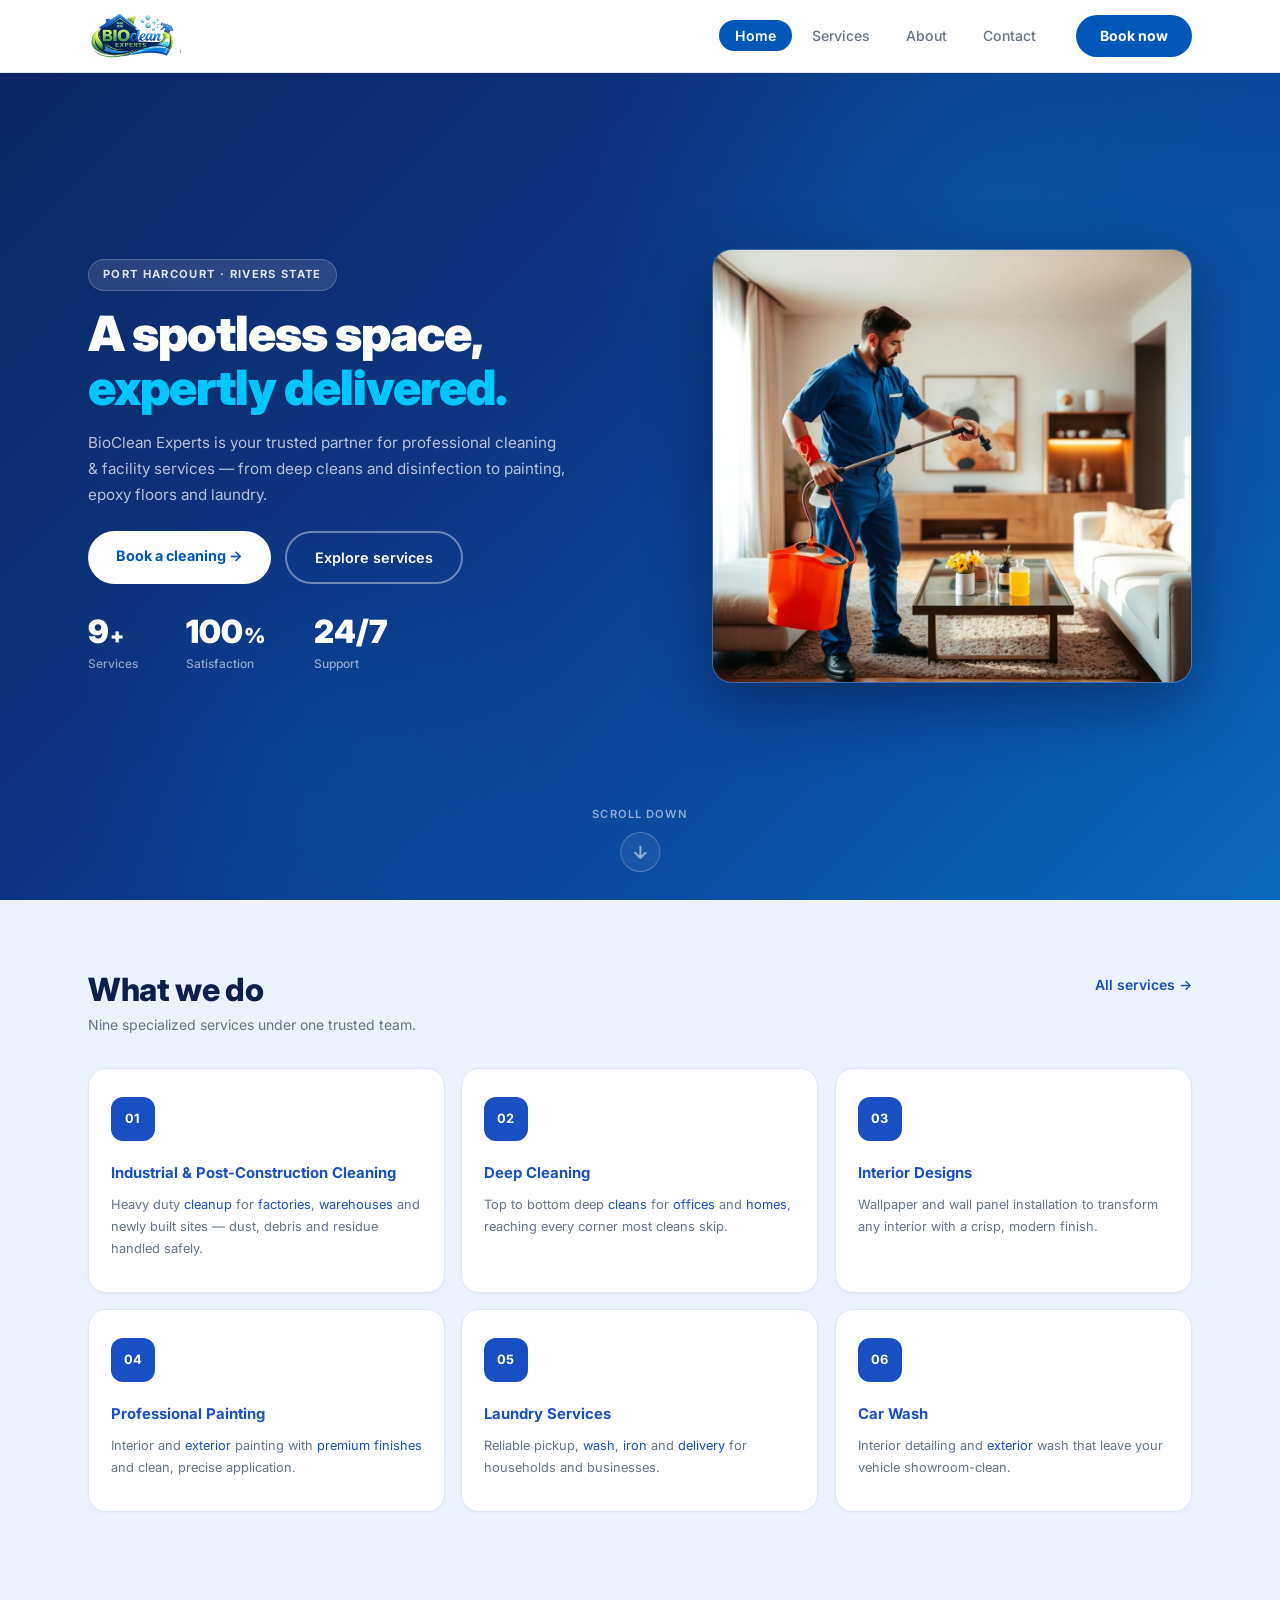
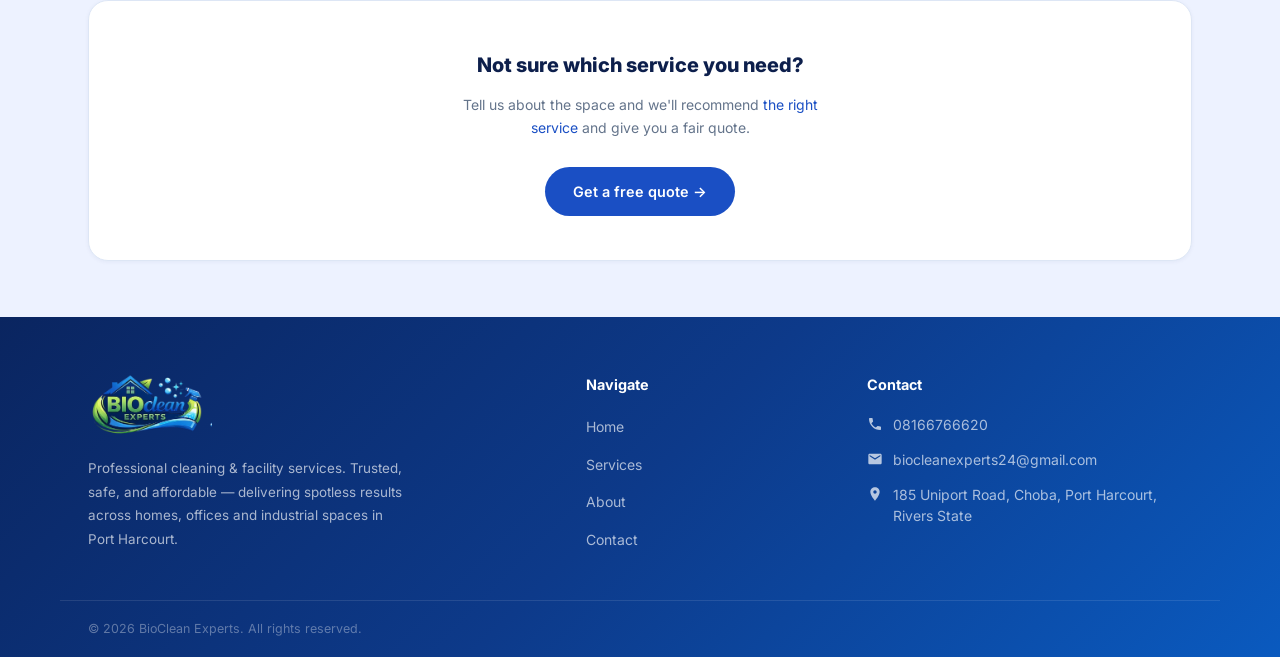
==== index.html @ c7116c4f "done" ====
<!doctype html>
<html lang="en">
  <head>
    <meta charset="UTF-8" />
    <meta name="viewport" content="width=device-width, initial-scale=1.0" />
    <title>BioClean Experts — Professional Cleaning & Facility Services</title>
    <link rel="stylesheet" href="styles.css" />
    <link rel="preconnect" href="https://fonts.googleapis.com" />
    <link rel="preconnect" href="https://fonts.gstatic.com" crossorigin />
    <link
      href="https://fonts.googleapis.com/css2?family=Inter:wght@300;400;500;600;700;800;900&display=swap"
      rel="stylesheet"
    />
  </head>
  <body>
    <!-- ===== NAVBAR ===== -->
    <nav class="navbar">
      <div class="nav-container">
        <!-- Logo -->
        <a href="#" class="logo">
          <img src="assets/image/bioclean-logo.png" alt="BioClean Experts" class="navbar-logo-img" />
        </a>

        <!-- Nav Links -->
        <ul class="nav-links" id="navLinks">
          <li><a href="#home" class="nav-link active">Home</a></li>
          <li><a href="services.html" class="nav-link">Services</a></li>
          <li><a href="about.html" class="nav-link">About</a></li>
          <li><a href="contact.html" class="nav-link">Contact</a></li>
          <li class="mobile-cta-wrap">
            <a href="contact.html" class="mobile-cta">Book now &rarr;</a>
          </li>
        </ul>

        <!-- CTA -->
        <a href="contact.html" class="btn-book">Book now</a>

        <!-- Hamburger -->
        <button class="hamburger" id="hamburger" aria-label="Toggle menu" aria-expanded="false">
          <span class="hamburger-inner">
            <span></span><span></span><span></span>
          </span>
        </button>
      </div>
    </nav>

    <!-- ===== HERO ===== -->
    <section class="hero" id="home">
      <div class="hero-container">
        <!-- Left Content -->
        <div class="hero-content">
          <div class="hero-badge anim-fade-down">PORT HARCOURT · RIVERS STATE</div>

          <h1 class="hero-heading anim-fade-up" data-delay="100">
            A spotless space,<br />
            <span class="hero-highlight">expertly delivered.</span>
          </h1>

          <p class="hero-desc anim-fade-up" data-delay="200">
            BioClean Experts is your trusted partner for professional cleaning
            &amp; facility services &mdash; from deep cleans and disinfection to
            painting, epoxy floors and laundry.
          </p>

          <div class="hero-btns anim-fade-up" data-delay="300">
            <a href="#contact" class="btn-primary-hero"
              >Book a cleaning &rarr;</a
            >
            <a href="#services" class="btn-secondary-hero">Explore services</a>
          </div>

          <!-- Stats -->
          <div class="hero-stats anim-fade-up" data-delay="420">
            <div class="hero-stat">
              <div class="stat-top">
                <span class="stat-val" data-target="9">0</span
                ><span class="stat-suffix">+</span>
              </div>
              <span class="stat-lbl">Services</span>
            </div>
            <div class="hero-stat">
              <div class="stat-top">
                <span class="stat-val" data-target="100">0</span
                ><span class="stat-suffix">%</span>
              </div>
              <span class="stat-lbl">Satisfaction</span>
            </div>
            <div class="hero-stat">
              <div class="stat-top">
                <span class="stat-val static">24/7</span>
              </div>
              <span class="stat-lbl">Support</span>
            </div>
          </div>
        </div>

        <!-- Right Image -->
        <div class="hero-image-wrap anim-fade-left" data-delay="200">
          <div class="hero-image-card">
            <img
              src="assets/image/hero-cleaning-C3EFVSUg.jpg"
              alt="Professional cleaner at work"
              class="hero-img"
            />
          </div>
        </div>
      </div>

      <!-- Scroll-down nudge -->
      <a href="#services" class="hero-scroll-btn" aria-label="Scroll to services">
        <span class="hero-scroll-label">Scroll down</span>
        <span class="hero-scroll-icon">
          <svg width="18" height="18" viewBox="0 0 24 24" fill="none" stroke="currentColor" stroke-width="2.5" stroke-linecap="round" stroke-linejoin="round">
            <path d="M12 5v14M5 13l7 7 7-7"/>
          </svg>
        </span>
      </a>
    </section>

    <!-- ===== SERVICES ===== -->
    <section class="services" id="services">
      <div class="container">
        <!-- Section header: title left, link right -->
        <div class="services-header anim-fade-up">
          <div class="services-header-left">
            <h2 class="services-main-title">What we do</h2>
            <p class="services-main-sub">
              Nine specialized services under
              <span class="sub-highlight">one trusted team.</span>
            </p>
          </div>
          <a href="services.html" class="all-services-link">All services &rarr;</a>
        </div>

        <div class="services-grid anim-stagger">
          <!-- Card 01 -->
          <div class="service-card">
            <div class="svc-num-badge">01</div>
            <h3 class="svc-title">
              Industrial &amp; Post-Construction Cleaning
            </h3>
            <p class="svc-desc">
              Heavy duty <span class="svc-hl">cleanup</span> for
              <span class="svc-hl">factories</span>,
              <span class="svc-hl">warehouses</span> and newly built sites —
              dust, debris and residue handled safely.
            </p>
          </div>

          <!-- Card 02 -->
          <div class="service-card">
            <div class="svc-num-badge">02</div>
            <h3 class="svc-title">Deep Cleaning</h3>
            <p class="svc-desc">
              Top to bottom deep <span class="svc-hl">cleans</span> for
              <span class="svc-hl">offices</span> and
              <span class="svc-hl">homes</span>, reaching every corner most
              cleans skip.
            </p>
          </div>

          <!-- Card 03 -->
          <div class="service-card">
            <div class="svc-num-badge">03</div>
            <h3 class="svc-title">Interior Designs</h3>
            <p class="svc-desc">
              Wallpaper and wall panel installation to transform any interior
              with a crisp, modern finish.
            </p>
          </div>

          <!-- Card 04 -->
          <div class="service-card">
            <div class="svc-num-badge">04</div>
            <h3 class="svc-title">Professional Painting</h3>
            <p class="svc-desc">
              Interior and <span class="svc-hl">exterior</span> painting with
              <span class="svc-hl">premium finishes</span> and clean, precise
              application.
            </p>
          </div>

          <!-- Card 05 -->
          <div class="service-card">
            <div class="svc-num-badge">05</div>
            <h3 class="svc-title">Laundry Services</h3>
            <p class="svc-desc">
              Reliable pickup, <span class="svc-hl">wash</span>,
              <span class="svc-hl">iron</span> and
              <span class="svc-hl">delivery</span> for households and
              businesses.
            </p>
          </div>

          <!-- Card 06 -->
          <div class="service-card">
            <div class="svc-num-badge">06</div>
            <h3 class="svc-title">Car Wash</h3>
            <p class="svc-desc">
              Interior detailing and <span class="svc-hl">exterior</span> wash
              that leave your vehicle showroom-clean.
            </p>
          </div>

      </div>
    </section>

    <!-- ===== SERVICE NUDGE ===== -->
    <section class="service-nudge">
      <div class="container">
        <div class="nudge-card anim-scale-up">
          <h3 class="nudge-title">Not sure which service you need?</h3>
          <p class="nudge-desc">Tell us about the space and we'll recommend <span class="nudge-hl">the right service</span> and give you a fair quote.</p>
          <a href="#contact" class="nudge-btn">Get a free quote &rarr;</a>
        </div>
      </div>
    </section>

    

    <!-- ===== FOOTER ===== -->
    <footer class="footer">
      <div class="container footer-inner">

        <!-- Brand col -->
        <div class="footer-brand">
          <a href="#" class="footer-logo-box">
            <img src="assets/image/bioclean-logo.png" alt="BioClean Experts" class="footer-logo-img" />
          </a>
          <p class="footer-brand-desc">
            Professional cleaning &amp; facility services. Trusted, safe, and
            affordable — delivering spotless results across homes, offices
            and industrial spaces in Port Harcourt.
          </p>
        </div>

        <!-- Navigate col -->
        <div class="footer-nav-col">
          <h5 class="footer-col-title">Navigate</h5>
          <ul class="footer-nav-list">
            <li><a href="#home">Home</a></li>
            <li><a href="#services">Services</a></li>
            <li><a href="#why">About</a></li>
            <li><a href="#contact">Contact</a></li>
          </ul>
        </div>

        <!-- Contact col -->
        <div class="footer-contact-col">
          <h5 class="footer-col-title">Contact</h5>
          <ul class="footer-contact-list">
            <li>
              <svg width="16" height="16" fill="none" viewBox="0 0 24 24"><path d="M6.6 10.8c1.4 2.8 3.8 5.1 6.6 6.6l2.2-2.2c.3-.3.7-.4 1-.2 1.1.4 2.3.6 3.6.6.6 0 1 .4 1 1V20c0 .6-.4 1-1 1C10.6 21 3 13.4 3 4c0-.6.4-1 1-1h3.5c.6 0 1 .4 1 1 0 1.3.2 2.5.6 3.6.1.3 0 .7-.2 1L6.6 10.8z" fill="rgba(255,255,255,0.7)"/></svg>
              08166766620
            </li>
            <li>
              <svg width="16" height="16" fill="none" viewBox="0 0 24 24"><path d="M20 4H4c-1.1 0-2 .9-2 2v12c0 1.1.9 2 2 2h16c1.1 0 2-.9 2-2V6c0-1.1-.9-2-2-2zm0 4l-8 5-8-5V6l8 5 8-5v2z" fill="rgba(255,255,255,0.7)"/></svg>
              biocleanexperts24@gmail.com
            </li>
            <li>
              <svg width="16" height="16" fill="none" viewBox="0 0 24 24"><path d="M12 2C8.1 2 5 5.1 5 9c0 5.2 7 13 7 13s7-7.8 7-13c0-3.9-3.1-7-7-7zm0 9.5c-1.4 0-2.5-1.1-2.5-2.5S10.6 6.5 12 6.5s2.5 1.1 2.5 2.5S13.4 11.5 12 11.5z" fill="rgba(255,255,255,0.7)"/></svg>
              <span>185 Uniport Road, Choba, Port Harcourt, Rivers State</span>
            </li>
          </ul>
        </div>

      </div>

      <!-- Bottom bar -->
      <div class="footer-bottom">
        <div class="container">
          <p>© 2026 BioClean Experts. All rights reserved.</p>
        </div>
      </div>
    </footer>

    <script src="script.js"></script>
  </body>
</html>
---- styles.css ----
/* ===== RESET & BASE ===== */
*,
*::before,
*::after {
  box-sizing: border-box;
  margin: 0;
  padding: 0;
}

@keyframes pageFadeIn {
  from {
    opacity: 0;
    transform: translateY(8px);
  }
  to {
    opacity: 1;
    transform: translateY(0);
  }
}

:root {
  --blue-deep: #003a8c;
  --blue-mid: #0057b8;
  --blue-bg: #0b2d6e;
  --hero-bg: #0a2560;
  --teal: #00c6ff;
  --green: #22c55e;
  --white: #ffffff;
  --off-white: #f1f5f9;
  --slate: #64748b;
  --navy-text: #0f172a;
  --border: #e2e8f0;
  --radius-sm: 8px;
  --radius-md: 16px;
  --radius-lg: 24px;
  --shadow-sm: 0 1px 4px rgba(0, 0, 0, 0.08);
  --shadow-md: 0 4px 20px rgba(0, 0, 0, 0.12);
  --shadow-lg: 0 12px 48px rgba(0, 0, 0, 0.18);
  --t: 0.25s ease;
}

html {
  scroll-behavior: smooth;
}
body {
  font-family: "Inter", sans-serif;
  color: var(--navy-text);
  background: var(--white);
  overflow-x: hidden;
  line-height: 1.6;
  animation: pageFadeIn 0.35s ease both;
}
a {
  text-decoration: none;
  color: inherit;
}
ul {
  list-style: none;
}

/* ===== NAVBAR ===== */
.navbar {
  position: fixed;
  top: 0;
  left: 0;
  right: 0;
  z-index: 1200;
  background: var(--white);
  box-shadow: 0 1px 0 var(--border);
  transition:
    box-shadow 0.3s ease,
    background 0.3s ease;
}
.navbar.scrolled {
  box-shadow: 0 4px 24px rgba(0, 0, 0, 0.1);
}
.nav-container {
  max-width: 1160px;
  margin: 0 auto;
  padding: 0 28px;
  height: 72px;
  display: flex;
  align-items: center;
  gap: 12px;
}

/* Logo */
.logo {
  display: flex;
  align-items: center;
  gap: 10px;
  text-decoration: none;
  flex-shrink: 0;
}

/* Navbar logo image — no background, transparent */
.navbar-logo-img {
  height: 48px;
  width: auto;
  display: block;
  object-fit: contain;
  background: transparent;
}

/* Nav links */
.nav-links {
  display: flex;
  align-items: center;
  gap: 4px;
  margin-left: auto;
}
.nav-link {
  font-size: 0.88rem;
  font-weight: 500;
  color: var(--slate);
  padding: 7px 16px;
  border-radius: 50px;
  transition: all var(--t);
}
.nav-link:hover {
  color: var(--navy-text);
  background: var(--off-white);
}
.nav-link.active {
  background: var(--blue-mid);
  color: var(--white);
  font-weight: 600;
}
.nav-link.active:hover {
  background: var(--blue-deep);
}

/* Book now button */
.btn-book {
  margin-left: 12px;
  background: var(--blue-mid);
  color: var(--white);
  font-size: 0.88rem;
  font-weight: 700;
  padding: 10px 24px;
  border-radius: 50px;
  border: none;
  cursor: pointer;
  transition:
    background var(--t),
    transform var(--t),
    box-shadow var(--t);
  flex-shrink: 0;
}
.btn-book:hover {
  background: var(--blue-deep);
  transform: translateY(-2px);
  box-shadow: 0 6px 20px rgba(0, 87, 184, 0.35);
}

/* hide mobile-only CTA on desktop */
.mobile-cta-wrap {
  display: none;
}

/* ===== HAMBURGER BUTTON ===== */
.hamburger {
  display: none;
  align-items: center;
  justify-content: center;
  width: 48px;
  height: 48px;
  background: linear-gradient(135deg, var(--blue-mid) 0%, #1a4fc4 100%);
  border: none;
  border-radius: 16px;
  cursor: pointer;
  margin-left: auto;
  padding: 0;
  flex-shrink: 0;
  position: relative;
  z-index: 10;
  overflow: hidden;
  transition:
    transform 0.35s cubic-bezier(0.34, 1.56, 0.64, 1),
    box-shadow 0.3s ease,
    border-radius 0.4s ease;
  box-shadow:
    0 4px 16px rgba(0, 87, 184, 0.4),
    0 1px 0 rgba(255, 255, 255, 0.15) inset;
}

/* shimmer sweep on idle */
.hamburger::before {
  content: "";
  position: absolute;
  inset: 0;
  background: linear-gradient(
    105deg,
    transparent 35%,
    rgba(255, 255, 255, 0.18) 50%,
    transparent 65%
  );
  transform: translateX(-100%);
  transition: transform 0.55s ease;
}
.hamburger:hover::before {
  transform: translateX(100%);
}

.hamburger:hover {
  transform: scale(1.1) rotate(-4deg);
  box-shadow:
    0 8px 28px rgba(0, 87, 184, 0.55),
    0 1px 0 rgba(255, 255, 255, 0.2) inset;
}
.hamburger:active {
  transform: scale(0.94);
}

.hamburger-inner {
  display: flex;
  flex-direction: column;
  gap: 5px;
  align-items: center;
  justify-content: center;
  position: relative;
  z-index: 1;
}
.hamburger-inner span {
  display: block;
  height: 2.5px;
  background: var(--white);
  border-radius: 99px;
  transform-origin: center;
  transition:
    transform 0.45s cubic-bezier(0.23, 1, 0.32, 1),
    opacity 0.3s ease,
    width 0.35s cubic-bezier(0.23, 1, 0.32, 1);
}
.hamburger-inner span:nth-child(1) {
  width: 22px;
}
.hamburger-inner span:nth-child(2) {
  width: 15px;
}
.hamburger-inner span:nth-child(3) {
  width: 22px;
}

/* Open state */
.hamburger.open {
  background: linear-gradient(135deg, #1a1a2e 0%, #16213e 100%);
  border-radius: 50%;
  box-shadow:
    0 8px 32px rgba(0, 0, 0, 0.45),
    0 0 0 1px rgba(255, 255, 255, 0.1) inset;
  transform: rotate(180deg);
}
.hamburger.open:hover {
  transform: rotate(180deg) scale(1.08);
}
.hamburger.open .hamburger-inner span:nth-child(1) {
  transform: translateY(7.5px) rotate(45deg);
  width: 22px;
}
.hamburger.open .hamburger-inner span:nth-child(2) {
  opacity: 0;
  width: 0;
}
.hamburger.open .hamburger-inner span:nth-child(3) {
  transform: translateY(-7.5px) rotate(-45deg);
  width: 22px;
}

/* ===== HERO ===== */
.hero {
  height: 100dvh;
  min-height: 580px;
  background: linear-gradient(
    135deg,
    #0a2560 0%,
    #0d3580 40%,
    #0b4fa8 75%,
    #0a6abf 100%
  );
  padding-top: 72px; /* navbar height */
  display: flex;
  align-items: center;
  position: relative;
  overflow: hidden;
  box-sizing: border-box;
}

/* subtle radial glow */
.hero::before {
  content: "";
  position: absolute;
  width: 800px;
  height: 800px;
  border-radius: 50%;
  background: radial-gradient(
    circle,
    rgba(0, 198, 255, 0.12) 0%,
    transparent 70%
  );
  top: -200px;
  right: -100px;
  pointer-events: none;
}
.hero::after {
  content: "";
  position: absolute;
  width: 500px;
  height: 500px;
  border-radius: 50%;
  background: radial-gradient(
    circle,
    rgba(0, 87, 184, 0.25) 0%,
    transparent 70%
  );
  bottom: -100px;
  left: 5%;
  pointer-events: none;
}

.hero-container {
  max-width: 1160px;
  margin: 0 auto;
  padding: 20px 28px 60px; /* bottom gives room for scroll button */
  display: grid;
  grid-template-columns: 1fr 1fr;
  gap: 48px;
  align-items: center;
  position: relative;
  z-index: 2;
  width: 100%;
  height: 100%;
}

/* ---- LEFT ---- */
.hero-content {
  display: flex;
  flex-direction: column;
  gap: 0;
}

.hero-badge {
  display: inline-flex;
  align-items: center;
  gap: 6px;
  background: rgba(255, 255, 255, 0.12);
  border: 1px solid rgba(255, 255, 255, 0.2);
  color: rgba(255, 255, 255, 0.85);
  font-size: 0.7rem;
  font-weight: 700;
  letter-spacing: 0.12em;
  padding: 6px 14px;
  border-radius: 50px;
  margin-bottom: 16px;
  backdrop-filter: blur(8px);
  width: fit-content;
}

.hero-heading {
  font-size: clamp(1.9rem, 3.8vw, 3.1rem);
  font-weight: 900;
  color: var(--white);
  line-height: 1.12;
  letter-spacing: -0.02em;
  margin-bottom: 14px;
}
.hero-highlight {
  color: var(--teal);
  display: block;
}

.hero-desc {
  font-size: 0.95rem;
  color: rgba(255, 255, 255, 0.7);
  line-height: 1.7;
  max-width: 480px;
  margin-bottom: 24px;
}

/* Buttons */
.hero-btns {
  display: flex;
  gap: 14px;
  flex-wrap: wrap;
  margin-bottom: 32px;
}
.btn-primary-hero {
  background: var(--white);
  color: var(--blue-mid);
  font-size: 0.9rem;
  font-weight: 700;
  padding: 13px 28px;
  border-radius: 50px;
  transition: all var(--t);
  white-space: nowrap;
}
.btn-primary-hero:hover {
  background: var(--off-white);
  transform: translateY(-2px);
  box-shadow: 0 8px 24px rgba(0, 0, 0, 0.2);
}
.btn-secondary-hero {
  background: transparent;
  color: var(--white);
  font-size: 0.9rem;
  font-weight: 600;
  padding: 13px 28px;
  border-radius: 50px;
  border: 2px solid rgba(255, 255, 255, 0.4);
  transition: all var(--t);
  white-space: nowrap;
}
.btn-secondary-hero:hover {
  background: rgba(255, 255, 255, 0.1);
  border-color: rgba(255, 255, 255, 0.7);
}

/* Stats row */
.hero-stats {
  display: flex;
  gap: 48px;
}
.hero-stat {
  display: flex;
  flex-direction: column;
  gap: 2px;
}
.stat-top {
  display: flex;
  align-items: baseline;
  gap: 1px;
  line-height: 1;
}
.stat-val {
  font-size: 2rem;
  font-weight: 900;
  color: var(--white);
  line-height: 1;
}
.stat-suffix {
  font-size: 1.3rem;
  font-weight: 900;
  color: var(--white);
  line-height: 1;
}
.stat-lbl {
  font-size: 0.75rem;
  font-weight: 500;
  color: rgba(255, 255, 255, 0.55);
  text-transform: capitalize;
  margin-top: 4px;
}

/* ---- SCROLL DOWN BUTTON ---- */
.hero-scroll-btn {
  position: absolute;
  bottom: 28px;
  left: 50%;
  transform: translateX(-50%);
  z-index: 10;
  display: flex;
  flex-direction: column;
  align-items: center;
  gap: 8px;
  color: rgba(255, 255, 255, 0.55);
  font-size: 0.7rem;
  font-weight: 600;
  letter-spacing: 0.1em;
  text-transform: uppercase;
  text-decoration: none;
  transition: color 0.25s ease;
}
.hero-scroll-btn:hover {
  color: rgba(255, 255, 255, 0.95);
}
.hero-scroll-label {
  display: block;
}
.hero-scroll-icon {
  display: flex;
  align-items: center;
  justify-content: center;
  width: 40px;
  height: 40px;
  border-radius: 50%;
  border: 1.5px solid rgba(255, 255, 255, 0.25);
  background: rgba(255, 255, 255, 0.06);
  backdrop-filter: blur(6px);
  transition:
    background 0.25s ease,
    border-color 0.25s ease,
    transform 0.25s ease;
  animation: scrollBounce 2s ease-in-out infinite;
}
.hero-scroll-btn:hover .hero-scroll-icon {
  background: rgba(255, 255, 255, 0.12);
  border-color: rgba(255, 255, 255, 0.5);
  animation-play-state: paused;
  transform: translateY(4px);
}

@keyframes scrollBounce {
  0%,
  100% {
    transform: translateY(0);
  }
  50% {
    transform: translateY(7px);
  }
}
.hero-image-wrap {
  display: flex;
  justify-content: flex-end;
  align-items: center;
}
.hero-image-card {
  width: 100%;
  max-width: 480px;
  border-radius: 20px;
  overflow: hidden;
  box-shadow: 0 24px 64px rgba(0, 0, 0, 0.35);
  background: rgba(255, 255, 255, 0.06);
  border: 1px solid rgba(255, 255, 255, 0.15);
}
.hero-img {
  width: 100%;
  height: clamp(300px, 48vh, 500px);
  object-fit: cover;
  object-position: center;
  display: block;
}

/* ===== SHARED UTILITIES ===== */
.container {
  max-width: 1160px;
  margin: 0 auto;
  padding: 0 28px;
}
.section-tag {
  font-size: 0.75rem;
  font-weight: 700;
  letter-spacing: 0.13em;
  text-transform: uppercase;
  color: var(--blue-mid);
  margin-bottom: 10px;
}
.section-title {
  font-size: clamp(1.6rem, 3.2vw, 2.4rem);
  font-weight: 800;
  line-height: 1.2;
  color: var(--navy-text);
}
.btn-outline-sm {
  display: inline-flex;
  align-items: center;
  padding: 8px 20px;
  border-radius: 50px;
  border: 2px solid var(--blue-mid);
  color: var(--blue-mid);
  font-size: 0.82rem;
  font-weight: 600;
  margin-top: 8px;
  transition: all var(--t);
}
.btn-outline-sm:hover {
  background: var(--blue-mid);
  color: var(--white);
}

/* ===== SERVICES ===== */
.services {
  padding: 72px 0 88px;
  background: #edf2ff;
}

/* Header row */
.services-header {
  display: flex;
  align-items: flex-start;
  justify-content: space-between;
  margin-bottom: 32px;
  gap: 16px;
}
.services-header-left {
  display: flex;
  flex-direction: column;
  gap: 5px;
}

.services-main-title {
  font-size: 2rem;
  font-weight: 800;
  color: #0d1f4c;
  line-height: 1.15;
  letter-spacing: -0.01em;
}
.services-main-sub {
  font-size: 0.875rem;
  color: #64748b;
  font-weight: 400;
}
.sub-highlight {
  color: #64748b;
  font-weight: 400;
}

.all-services-link {
  display: inline-flex;
  align-items: center;
  gap: 5px;
  font-size: 0.875rem;
  font-weight: 600;
  color: #1a4fc4;
  white-space: nowrap;
  margin-top: 2px;
  transition:
    gap 0.2s ease,
    color 0.2s ease;
}
.all-services-link:hover {
  gap: 10px;
  color: #0f3499;
}

/* Grid */
.services-grid {
  display: grid;
  grid-template-columns: repeat(3, 1fr);
  gap: 16px;
}

.service-card {
  background: #ffffff;
  border-radius: 18px;
  padding: 28px 22px 32px;
  border: 1px solid #dde6f5;
  box-shadow: 0 1px 3px rgba(10, 30, 100, 0.04);
  transition:
    transform 0.22s ease,
    box-shadow 0.22s ease;
  position: relative;
}
.service-card:hover {
  transform: translateY(-4px);
  box-shadow: 0 8px 28px rgba(10, 30, 100, 0.1);
}

/* Number badge — rounded square, rich blue */
.svc-num-badge {
  display: inline-flex;
  align-items: center;
  justify-content: center;
  width: 44px;
  height: 44px;
  border-radius: 12px;
  background: #1a4fc4;
  color: #ffffff;
  font-size: 0.8rem;
  font-weight: 700;
  letter-spacing: 0.03em;
  margin-bottom: 22px;
}

/* Title — medium blue */
.svc-title {
  font-size: 0.93rem;
  font-weight: 700;
  color: #1a4fc4;
  margin-bottom: 10px;
  line-height: 1.4;
}

/* Description — small grey, blue highlights */
.svc-desc {
  font-size: 0.8rem;
  color: #64748b;
  line-height: 1.72;
}
.svc-hl {
  color: #1a4fc4;
  font-weight: 400;
}

/* ===== SERVICE NUDGE ===== */
.service-nudge {
  background: #edf2ff;
  padding: 0 0 56px;
}
.nudge-card {
  background: #ffffff;
  border-radius: 20px;
  border: 1px solid #dde6f5;
  padding: 48px 40px 44px;
  text-align: center;
  box-shadow: 0 1px 4px rgba(10, 30, 100, 0.05);
}
.nudge-title {
  font-size: 1.25rem;
  font-weight: 800;
  color: #0d1f4c;
  margin-bottom: 12px;
}
.nudge-desc {
  font-size: 0.875rem;
  color: #64748b;
  line-height: 1.65;
  max-width: 380px;
  margin: 0 auto 28px;
}
.nudge-hl {
  color: #1a4fc4;
  font-weight: 400;
}
.nudge-btn {
  display: inline-flex;
  align-items: center;
  gap: 8px;
  background: #1a4fc4;
  color: #ffffff;
  font-size: 0.9rem;
  font-weight: 600;
  padding: 13px 28px;
  border-radius: 50px;
  transition:
    background 0.22s ease,
    transform 0.22s ease,
    box-shadow 0.22s ease;
}
.nudge-btn:hover {
  background: #0f3499;
  transform: translateY(-2px);
  box-shadow: 0 8px 24px rgba(26, 79, 196, 0.35);
}

/* ===== WHY ===== */
.why {
  padding: 100px 0;
  background: var(--white);
}
.why-inner {
  display: grid;
  grid-template-columns: 1fr 1fr;
  gap: 72px;
  align-items: start;
}
.why-grid {
  display: grid;
  grid-template-columns: 1fr 1fr;
  gap: 18px;
}
.why-card {
  display: flex;
  align-items: flex-start;
  gap: 14px;
  background: var(--off-white);
  border: 1px solid var(--border);
  border-radius: var(--radius-md);
  padding: 22px 18px;
  transition: all var(--t);
}
.why-card:hover {
  transform: translateY(-4px);
  box-shadow: var(--shadow-md);
  border-color: var(--blue-mid);
}
.why-icon {
  font-size: 1.5rem;
  flex-shrink: 0;
  margin-top: 2px;
}
.why-card h4 {
  font-size: 0.88rem;
  font-weight: 700;
  color: var(--navy-text);
  margin-bottom: 6px;
}
.why-card p {
  font-size: 0.8rem;
  color: var(--slate);
  line-height: 1.6;
}

/* ===== CTA ===== */
.cta-section {
  padding: 100px 0;
  background: var(--off-white);
}
.cta-box {
  background: linear-gradient(135deg, #0a2560 0%, #0d3a80 60%, #0b4fa0 100%);
  border-radius: 28px;
  padding: 64px;
  position: relative;
  overflow: hidden;
}
.cta-glow {
  position: absolute;
  border-radius: 50%;
  filter: blur(70px);
  pointer-events: none;
}
.cta-glow-1 {
  width: 400px;
  height: 400px;
  background: radial-gradient(circle, rgba(0, 198, 255, 0.2), transparent);
  top: -120px;
  right: -60px;
}
.cta-glow-2 {
  width: 300px;
  height: 300px;
  background: radial-gradient(circle, rgba(0, 87, 184, 0.3), transparent);
  bottom: -80px;
  left: 15%;
}
.cta-content {
  position: relative;
  z-index: 2;
  max-width: 680px;
  margin: 0 auto;
  text-align: center;
}
.cta-content h2 {
  font-size: clamp(1.7rem, 3.5vw, 2.5rem);
  font-weight: 900;
  color: var(--white);
  margin-bottom: 12px;
}
.cta-content > p {
  color: rgba(255, 255, 255, 0.65);
  font-size: 1rem;
  margin-bottom: 24px;
}
.cta-perks {
  display: flex;
  flex-wrap: wrap;
  justify-content: center;
  gap: 10px 24px;
  margin-bottom: 36px;
}
.cta-perks li {
  display: flex;
  align-items: center;
  gap: 8px;
  font-size: 0.85rem;
  color: rgba(255, 255, 255, 0.8);
  font-weight: 500;
}
.perk-tick {
  display: inline-flex;
  align-items: center;
  justify-content: center;
  width: 20px;
  height: 20px;
  border-radius: 50%;
  background: rgba(34, 197, 94, 0.2);
  color: #4ade80;
  font-size: 0.7rem;
  font-weight: 700;
  flex-shrink: 0;
}

/* Form */
.cta-form {
  text-align: left;
}
.form-row {
  display: grid;
  grid-template-columns: 1fr 1fr;
  gap: 16px;
}
.form-group {
  display: flex;
  flex-direction: column;
  gap: 7px;
  margin-bottom: 16px;
}
.form-group label {
  font-size: 0.78rem;
  font-weight: 600;
  color: rgba(255, 255, 255, 0.65);
  letter-spacing: 0.03em;
}
.form-group input,
.form-group select,
.form-group textarea {
  background: rgba(255, 255, 255, 0.08);
  border: 1px solid rgba(255, 255, 255, 0.18);
  border-radius: var(--radius-sm);
  padding: 11px 15px;
  font-family: inherit;
  font-size: 0.88rem;
  color: var(--white);
  outline: none;
  transition:
    border-color var(--t),
    background var(--t);
}
.form-group input::placeholder,
.form-group textarea::placeholder {
  color: rgba(255, 255, 255, 0.3);
}
.form-group select {
  cursor: pointer;
}
.form-group select option {
  background: #0a2560;
  color: var(--white);
}
.form-group input:focus,
.form-group select:focus,
.form-group textarea:focus {
  border-color: var(--teal);
  background: rgba(0, 198, 255, 0.08);
}
.form-group textarea {
  resize: vertical;
  min-height: 100px;
}
.btn-submit {
  width: 100%;
  padding: 14px;
  background: var(--white);
  color: var(--blue-mid);
  font-family: inherit;
  font-size: 1rem;
  font-weight: 700;
  border: none;
  border-radius: 50px;
  cursor: pointer;
  transition: all var(--t);
}
.btn-submit:hover {
  background: var(--off-white);
  transform: translateY(-2px);
  box-shadow: 0 8px 24px rgba(0, 0, 0, 0.2);
}
.form-note {
  text-align: center;
  font-size: 0.84rem;
  margin-top: 10px;
  min-height: 20px;
  font-weight: 500;
}
.form-note.success {
  color: #4ade80;
}
.form-note.error {
  color: #f87171;
}

/* ===== FOOTER ===== */
.footer {
  background: linear-gradient(135deg, #0a2560 0%, #0d3a8a 50%, #0a5abf 100%);
  padding: 56px 0 0;
}
.footer-inner {
  display: grid;
  grid-template-columns: 2fr 1fr 1.5fr;
  gap: 64px;
  padding-bottom: 48px;
  border-bottom: 1px solid rgba(255, 255, 255, 0.1);
}

/* Logo — just the PNG, no box, no background */
.footer-logo-box {
  display: inline-flex;
  align-items: center;
  margin-bottom: 20px;
  text-decoration: none;
}
.footer-logo-img {
  height: 64px;
  width: auto;
  display: block;
  object-fit: contain;
  background: transparent;
}
.footer-brand-desc {
  font-size: 0.84rem;
  color: rgba(255, 255, 255, 0.65);
  line-height: 1.75;
  max-width: 320px;
}

/* Nav + Contact column headings */
.footer-col-title {
  font-size: 0.9rem;
  font-weight: 700;
  color: #ffffff;
  margin-bottom: 18px;
}

/* Navigate list */
.footer-nav-list {
  display: flex;
  flex-direction: column;
  gap: 12px;
}
.footer-nav-list a {
  font-size: 0.875rem;
  color: rgba(255, 255, 255, 0.65);
  transition: color 0.2s ease;
}
.footer-nav-list a:hover {
  color: #ffffff;
}

/* Contact list */
.footer-contact-list {
  display: flex;
  flex-direction: column;
  gap: 14px;
}
.footer-contact-list li {
  display: flex;
  align-items: flex-start;
  gap: 10px;
  font-size: 0.875rem;
  color: rgba(255, 255, 255, 0.65);
  line-height: 1.5;
}
.footer-contact-list svg {
  flex-shrink: 0;
  margin-top: 2px;
}

/* Bottom bar */
.footer-bottom {
  padding: 18px 0;
}
.footer-bottom p {
  font-size: 0.78rem;
  color: rgba(255, 255, 255, 0.35);
}

/* ===== FADE-UP ANIMATION ===== */
.fade-up {
  opacity: 0;
  transform: translateY(28px);
  transition:
    opacity 0.6s ease,
    transform 0.6s ease;
}
.fade-up.visible {
  opacity: 1;
  transform: translateY(0);
}

/* ===== RESPONSIVE ===== */

/* ===== TABLET & MOBILE NAV (hamburger) ===== */
@media (max-width: 1024px) {
  /* ══════════════════════════════════════════
     FULL-SCREEN OVERLAY MENU
  ══════════════════════════════════════════ */
  .nav-links {
    display: flex;
    flex-direction: column;
    justify-content: center;
    align-items: center;
    gap: 6px;
    position: fixed;
    inset: 72px 0 0 0;
    /* rich layered dark blue */
    background:
      radial-gradient(
        ellipse 80% 60% at 10% 20%,
        rgba(0, 198, 255, 0.08) 0%,
        transparent 60%
      ),
      radial-gradient(
        ellipse 60% 50% at 90% 80%,
        rgba(26, 79, 196, 0.18) 0%,
        transparent 55%
      ),
      linear-gradient(150deg, #060d24 0%, #0a1a4a 45%, #091535 100%);
    z-index: 1100;
    padding: 40px 32px 52px;
    overflow-y: auto;

    /* hidden — slide up + fade */
    opacity: 0;
    pointer-events: none;
    transform: translateY(-12px);
    transition:
      opacity 0.35s ease,
      transform 0.35s cubic-bezier(0.23, 1, 0.32, 1);
  }

  /* large decorative grid lines */
  .nav-links::before {
    content: "";
    position: absolute;
    inset: 0;
    background-image:
      linear-gradient(rgba(255, 255, 255, 0.025) 1px, transparent 1px),
      linear-gradient(90deg, rgba(255, 255, 255, 0.025) 1px, transparent 1px);
    background-size: 80px 80px;
    pointer-events: none;
    z-index: 0;
  }

  /* clear the SVG noise pseudo */
  .nav-links::after {
    content: none;
  }

  .nav-links.open {
    opacity: 1;
    pointer-events: all;
    transform: translateY(0);
  }

  /* link items — always visible inside open overlay */
  .nav-links li {
    opacity: 1;
    transform: none;
    width: 100%;
    max-width: 380px;
    text-align: center;
    position: relative;
    z-index: 1;
  }

  /* glass card links */
  .nav-links .nav-link {
    display: flex;
    align-items: center;
    justify-content: space-between;
    font-size: 1.4rem;
    font-weight: 800;
    letter-spacing: -0.02em;
    color: rgba(255, 255, 255, 0.5);
    padding: 16px 24px;
    border-radius: 18px;
    border: 1px solid transparent;
    background: transparent;
    transition:
      color 0.25s ease,
      background 0.3s ease,
      border-color 0.3s ease,
      transform 0.25s cubic-bezier(0.34, 1.56, 0.64, 1),
      box-shadow 0.3s ease;
    position: relative;
    overflow: hidden;
  }

  /* arrow indicator */
  .nav-links .nav-link::after {
    content: "→";
    font-size: 1rem;
    font-weight: 400;
    opacity: 0;
    transform: translateX(-8px);
    transition:
      opacity 0.25s ease,
      transform 0.25s ease;
  }

  .nav-links .nav-link:hover {
    color: #ffffff;
    background: rgba(255, 255, 255, 0.06);
    border-color: rgba(255, 255, 255, 0.1);
    transform: translateX(6px);
    box-shadow: 0 8px 32px rgba(0, 0, 0, 0.2);
  }
  .nav-links .nav-link:hover::after {
    opacity: 1;
    transform: translateX(0);
  }

  .nav-links .nav-link.active {
    color: #00c6ff;
    background: rgba(0, 198, 255, 0.08);
    border-color: rgba(0, 198, 255, 0.22);
    box-shadow: 0 0 28px rgba(0, 198, 255, 0.1) inset;
  }
  .nav-links .nav-link.active::after {
    opacity: 1;
    transform: translateX(0);
    color: #00c6ff;
  }
  .nav-links .nav-link.active:hover {
    background: rgba(0, 198, 255, 0.13);
    border-color: rgba(0, 198, 255, 0.35);
    transform: translateX(6px);
  }

  /* CTA button row */
  .mobile-cta-wrap {
    display: flex;
    justify-content: center;
    margin-top: 12px;
    width: 100%;
    max-width: 380px;
    position: relative;
    z-index: 1;
  }
  .nav-links:not(.open) .mobile-cta-wrap {
    opacity: 0;
    pointer-events: none;
  }
  .mobile-cta {
    display: block;
    width: 100%;
    text-align: center;
    background: linear-gradient(135deg, #00c6ff 0%, #0057b8 100%);
    color: #ffffff;
    font-size: 1rem;
    font-weight: 700;
    padding: 16px 28px;
    border-radius: 50px;
    letter-spacing: 0.02em;
    transition:
      transform 0.25s ease,
      box-shadow 0.25s ease,
      filter 0.25s ease;
    box-shadow:
      0 8px 28px rgba(0, 198, 255, 0.3),
      0 1px 0 rgba(255, 255, 255, 0.2) inset;
  }
  .mobile-cta:hover {
    transform: translateY(-3px) scale(1.02);
    box-shadow: 0 14px 40px rgba(0, 198, 255, 0.45);
    filter: brightness(1.08);
  }

  /* ── layout / other ── */
  .btn-book {
    display: none;
  }
  .hamburger {
    display: flex;
  }
  .services-grid {
    grid-template-columns: repeat(2, 1fr);
  }
  .hero-container {
    grid-template-columns: 1fr;
    gap: 40px;
  }
  .hero-image-wrap {
    justify-content: stretch;
    width: 100%;
  }
  .hero-image-card {
    max-width: 100%;
    width: 100%;
  }
  .hero-btns {
    flex-direction: column;
  }
  .btn-primary-hero,
  .btn-secondary-hero {
    width: 100%;
    text-align: center;
  }
  .cta-box {
    padding: 36px 22px;
  }
  .form-row {
    grid-template-columns: 1fr;
  }
}

/* ===== MOBILE LAYOUT ===== */
@media (max-width: 768px) {
  /* ── Full-width content: 95vw with auto centering ── */
  .container {
    width: 95vw;
    max-width: 100%;
    padding: 0;
    margin: 0 auto;
  }
  .hero-container {
    grid-template-columns: 1fr;
    gap: 28px;
    width: 95vw;
    max-width: 100%;
    padding: 24px 0;
    margin: 0 auto;
  }
  .nav-container {
    width: 95vw;
    max-width: 100%;
    padding: 0 0;
    margin: 0 auto;
  }
  .hero-image-wrap {
    justify-content: flex-start;
  }
  .hero-image-card {
    max-width: 100%;
  }
  .hero-img {
    height: clamp(180px, 28vh, 260px);
  }
  .services-grid {
    grid-template-columns: repeat(2, 1fr);
  }
  .services-header {
    flex-wrap: wrap;
    flex-direction: column;
    align-items: flex-start;
  }
  .why-inner {
    grid-template-columns: 1fr;
    gap: 48px;
  }
  .footer-inner {
    grid-template-columns: 1fr;
    gap: 28px;
  }
}

@media (max-width: 480px) {
  .services-grid {
    grid-template-columns: 1fr;
  }
}
/* ================================================
   SCROLL ANIMATIONS
   ================================================ */

/* Base hidden state */
.anim-fade-up,
.anim-fade-down,
.anim-fade-left,
.anim-fade-right,
.anim-scale-up {
  opacity: 0;
  transition:
    opacity 0.6s ease,
    transform 0.6s ease;
  will-change: opacity, transform;
}

.anim-fade-up {
  transform: translateY(36px);
}
.anim-fade-down {
  transform: translateY(-28px);
}
.anim-fade-left {
  transform: translateX(-36px);
}
.anim-fade-right {
  transform: translateX(36px);
}
.anim-scale-up {
  transform: scale(0.92);
}

/* Visible state */
.anim-fade-up.anim-visible,
.anim-fade-down.anim-visible,
.anim-fade-left.anim-visible,
.anim-fade-right.anim-visible,
.anim-scale-up.anim-visible {
  opacity: 1;
  transform: none;
}

/* Stagger delays via CSS var set by JS */
.anim-stagger > * {
  opacity: 0;
  transform: translateY(28px);
  transition:
    opacity 0.55s ease,
    transform 0.55s ease;
  transition-delay: calc(var(--stagger-i, 0) * 90ms);
  will-change: opacity, transform;
}
.anim-stagger > *.anim-visible {
  opacity: 1;
  transform: none;
}

/* Respect reduced-motion preference */
@media (prefers-reduced-motion: reduce) {
  .anim-fade-up,
  .anim-fade-down,
  .anim-fade-left,
  .anim-fade-right,
  .anim-scale-up,
  .anim-stagger > * {
    opacity: 1 !important;
    transform: none !important;
    transition: none !important;
  }
}
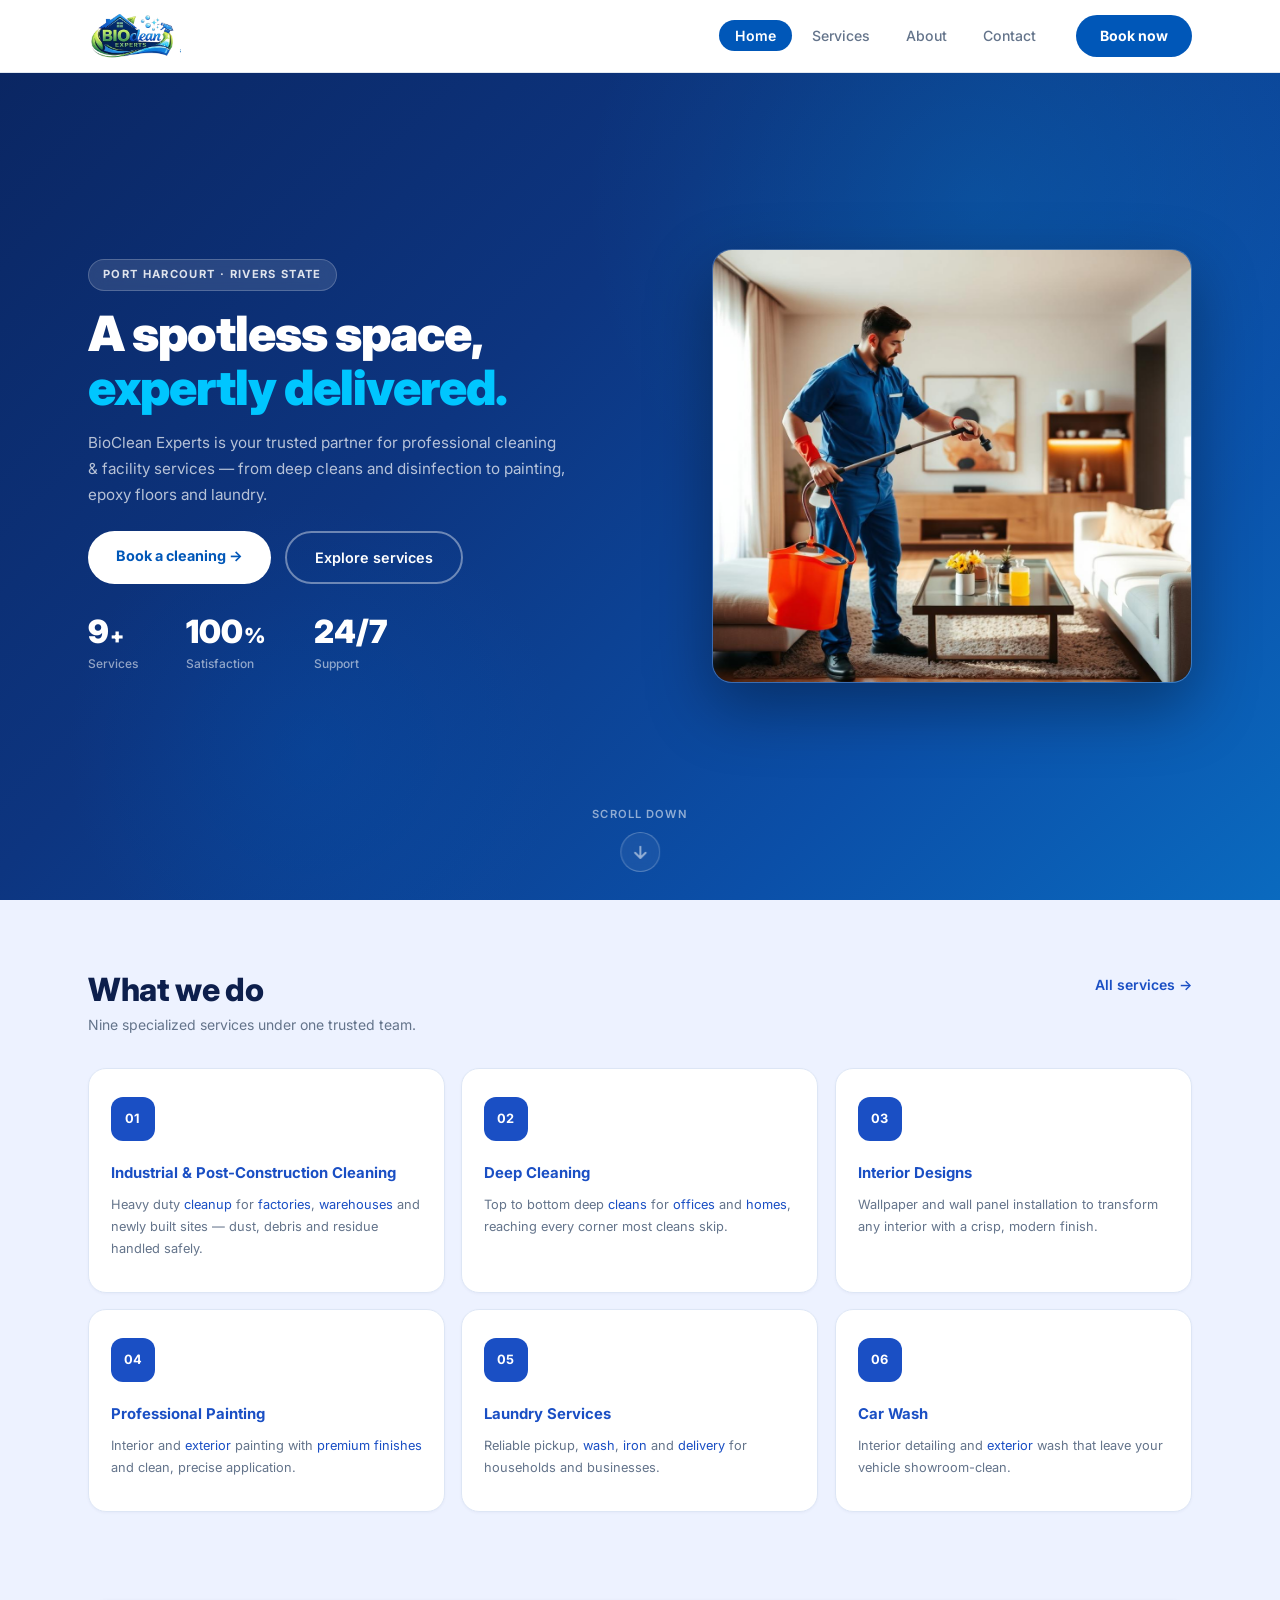
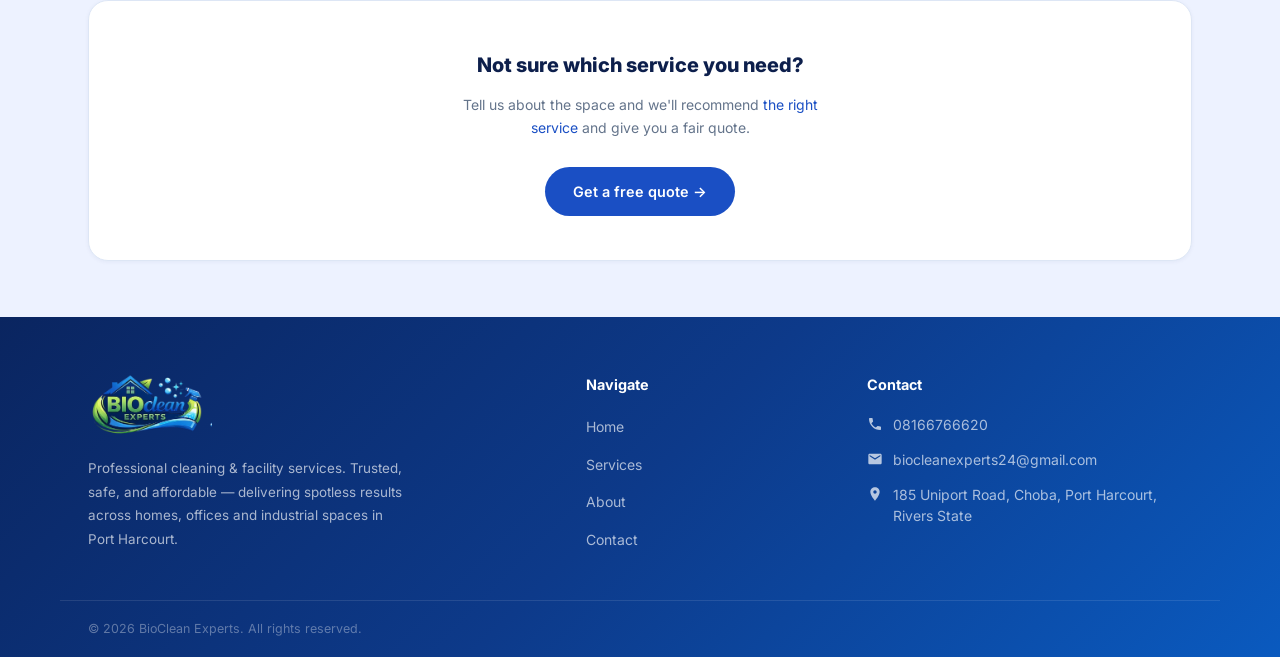
==== commit e6c509db: "done" ====
--- a/index.html
+++ b/index.html
@@ -3,7 +3,83 @@
   <head>
     <meta charset="UTF-8" />
     <meta name="viewport" content="width=device-width, initial-scale=1.0" />
-    <title>BioClean Experts — Professional Cleaning & Facility Services</title>
+
+    <!-- ===== PRIMARY SEO ===== -->
+    <title>BioClean Experts — Professional Cleaning & Facility Services in Port Harcourt</title>
+    <meta name="description" content="BioClean Experts offers professional cleaning, deep cleaning, post-construction cleanup, painting, epoxy flooring, laundry and car wash services in Port Harcourt, Rivers State. Book a free quote today." />
+    <meta name="keywords" content="cleaning services Port Harcourt, deep cleaning, post-construction cleaning, industrial cleaning, epoxy floor, professional painting, laundry services, car wash, facility management, BioClean Experts, Rivers State" />
+    <meta name="author" content="BioClean Experts" />
+    <meta name="robots" content="index, follow" />
+    <link rel="canonical" href="https://biocleanexperts.com/index.html" />
+
+    <!-- ===== OPEN GRAPH (Facebook / WhatsApp) ===== -->
+    <meta property="og:type" content="website" />
+    <meta property="og:site_name" content="BioClean Experts" />
+    <meta property="og:title" content="BioClean Experts — Professional Cleaning & Facility Services in Port Harcourt" />
+    <meta property="og:description" content="Trusted cleaning & facility services in Port Harcourt — deep cleaning, post-construction, painting, epoxy floors, laundry and more. Get a free quote today." />
+    <meta property="og:url" content="https://biocleanexperts.com/index.html" />
+    <meta property="og:image" content="https://biocleanexperts.com/assets/image/hero-cleaning-C3EFVSUg.jpg" />
+    <meta property="og:image:width" content="1200" />
+    <meta property="og:image:height" content="630" />
+    <meta property="og:locale" content="en_NG" />
+
+    <!-- ===== TWITTER CARD ===== -->
+    <meta name="twitter:card" content="summary_large_image" />
+    <meta name="twitter:title" content="BioClean Experts — Professional Cleaning & Facility Services" />
+    <meta name="twitter:description" content="Professional cleaning & facility services in Port Harcourt. Deep cleaning, painting, epoxy floors, laundry & more." />
+    <meta name="twitter:image" content="https://biocleanexperts.com/assets/image/hero-cleaning-C3EFVSUg.jpg" />
+
+    <!-- ===== STRUCTURED DATA (LocalBusiness) ===== -->
+    <script type="application/ld+json">
+    {
+      "@context": "https://schema.org",
+      "@type": "LocalBusiness",
+      "name": "BioClean Experts",
+      "description": "Professional cleaning and facility services in Port Harcourt, Rivers State. Services include deep cleaning, post-construction cleanup, industrial cleaning, professional painting, epoxy flooring, laundry and car wash.",
+      "url": "https://biocleanexperts.com",
+      "logo": "https://biocleanexperts.com/assets/image/bioclean-logo.png",
+      "image": "https://biocleanexperts.com/assets/image/hero-cleaning-C3EFVSUg.jpg",
+      "telephone": "+2348166766620",
+      "email": "biocleanexperts24@gmail.com",
+      "address": {
+        "@type": "PostalAddress",
+        "streetAddress": "185 Uniport Road, Choba",
+        "addressLocality": "Port Harcourt",
+        "addressRegion": "Rivers State",
+        "addressCountry": "NG"
+      },
+      "geo": {
+        "@type": "GeoCoordinates",
+        "latitude": 4.8396,
+        "longitude": 7.0135
+      },
+      "openingHoursSpecification": {
+        "@type": "OpeningHoursSpecification",
+        "dayOfWeek": ["Monday","Tuesday","Wednesday","Thursday","Friday","Saturday","Sunday"],
+        "opens": "00:00",
+        "closes": "23:59"
+      },
+      "priceRange": "$$",
+      "areaServed": {
+        "@type": "City",
+        "name": "Port Harcourt"
+      },
+      "hasOfferCatalog": {
+        "@type": "OfferCatalog",
+        "name": "Cleaning & Facility Services",
+        "itemListElement": [
+          {"@type": "Offer", "itemOffered": {"@type": "Service", "name": "Industrial & Post-Construction Cleaning"}},
+          {"@type": "Offer", "itemOffered": {"@type": "Service", "name": "Deep Cleaning"}},
+          {"@type": "Offer", "itemOffered": {"@type": "Service", "name": "Interior Designs"}},
+          {"@type": "Offer", "itemOffered": {"@type": "Service", "name": "Professional Painting"}},
+          {"@type": "Offer", "itemOffered": {"@type": "Service", "name": "Laundry Services"}},
+          {"@type": "Offer", "itemOffered": {"@type": "Service", "name": "Car Wash"}}
+        ]
+      },
+      "sameAs": []
+    }
+    </script>
+
     <link rel="stylesheet" href="styles.css" />
     <link rel="preconnect" href="https://fonts.googleapis.com" />
     <link rel="preconnect" href="https://fonts.gstatic.com" crossorigin />
@@ -238,10 +314,10 @@
         <div class="footer-nav-col">
           <h5 class="footer-col-title">Navigate</h5>
           <ul class="footer-nav-list">
-            <li><a href="#home">Home</a></li>
-            <li><a href="#services">Services</a></li>
-            <li><a href="#why">About</a></li>
-            <li><a href="#contact">Contact</a></li>
+            <li><a href="index.html">Home</a></li>
+            <li><a href="services.html">Services</a></li>
+            <li><a href="about.html">About</a></li>
+            <li><a href="contact.html">Contact</a></li>
           </ul>
         </div>
 
--- a/styles.css
+++ b/styles.css
@@ -1050,182 +1050,95 @@
 
 /* ===== TABLET & MOBILE NAV (hamburger) ===== */
 @media (max-width: 1024px) {
-  /* ══════════════════════════════════════════
-     FULL-SCREEN OVERLAY MENU
-  ══════════════════════════════════════════ */
+  /* ── overlay menu ── */
   .nav-links {
     display: flex;
     flex-direction: column;
     justify-content: center;
     align-items: center;
-    gap: 6px;
+    gap: 8px;
     position: fixed;
-    inset: 72px 0 0 0;
-    /* rich layered dark blue */
-    background:
-      radial-gradient(
-        ellipse 80% 60% at 10% 20%,
-        rgba(0, 198, 255, 0.08) 0%,
-        transparent 60%
-      ),
-      radial-gradient(
-        ellipse 60% 50% at 90% 80%,
-        rgba(26, 79, 196, 0.18) 0%,
-        transparent 55%
-      ),
-      linear-gradient(150deg, #060d24 0%, #0a1a4a 45%, #091535 100%);
-    z-index: 1100;
-    padding: 40px 32px 52px;
+    top: 72px;
+    left: 0;
+    right: 0;
+    bottom: 0;
+    background: #0a1a4a;
+    z-index: 1000000;
+    padding: 48px 24px 40px;
     overflow-y: auto;
-
-    /* hidden — slide up + fade */
+    /* hidden */
+    visibility: hidden;
     opacity: 0;
-    pointer-events: none;
-    transform: translateY(-12px);
     transition:
-      opacity 0.35s ease,
-      transform 0.35s cubic-bezier(0.23, 1, 0.32, 1);
-  }
-
-  /* large decorative grid lines */
-  .nav-links::before {
-    content: "";
-    position: absolute;
-    inset: 0;
-    background-image:
-      linear-gradient(rgba(255, 255, 255, 0.025) 1px, transparent 1px),
-      linear-gradient(90deg, rgba(255, 255, 255, 0.025) 1px, transparent 1px);
-    background-size: 80px 80px;
-    pointer-events: none;
-    z-index: 0;
-  }
-
-  /* clear the SVG noise pseudo */
+      opacity 0.3s ease,
+      visibility 0.3s ease;
+  }
+
+  .nav-links::before,
   .nav-links::after {
     content: none;
   }
 
   .nav-links.open {
+    visibility: visible;
     opacity: 1;
-    pointer-events: all;
-    transform: translateY(0);
-  }
-
-  /* link items — always visible inside open overlay */
+  }
+
+  /* nav items */
   .nav-links li {
-    opacity: 1;
-    transform: none;
     width: 100%;
-    max-width: 380px;
-    text-align: center;
-    position: relative;
-    z-index: 1;
-  }
-
-  /* glass card links */
+    max-width: 400px;
+  }
+
   .nav-links .nav-link {
-    display: flex;
-    align-items: center;
-    justify-content: space-between;
-    font-size: 1.4rem;
-    font-weight: 800;
-    letter-spacing: -0.02em;
-    color: rgba(255, 255, 255, 0.5);
-    padding: 16px 24px;
-    border-radius: 18px;
+    display: block;
+    width: 100%;
+    font-size: 1.3rem;
+    font-weight: 700;
+    color: rgba(255, 255, 255, 0.75) !important;
+    padding: 14px 20px;
+    border-radius: 12px;
     border: 1px solid transparent;
-    background: transparent;
+    text-align: left;
     transition:
-      color 0.25s ease,
-      background 0.3s ease,
-      border-color 0.3s ease,
-      transform 0.25s cubic-bezier(0.34, 1.56, 0.64, 1),
-      box-shadow 0.3s ease;
-    position: relative;
-    overflow: hidden;
-  }
-
-  /* arrow indicator */
-  .nav-links .nav-link::after {
-    content: "→";
-    font-size: 1rem;
-    font-weight: 400;
-    opacity: 0;
-    transform: translateX(-8px);
-    transition:
-      opacity 0.25s ease,
-      transform 0.25s ease;
-  }
-
+      color 0.2s,
+      background 0.2s,
+      border-color 0.2s;
+  }
   .nav-links .nav-link:hover {
-    color: #ffffff;
-    background: rgba(255, 255, 255, 0.06);
-    border-color: rgba(255, 255, 255, 0.1);
-    transform: translateX(6px);
-    box-shadow: 0 8px 32px rgba(0, 0, 0, 0.2);
-  }
-  .nav-links .nav-link:hover::after {
-    opacity: 1;
-    transform: translateX(0);
-  }
-
+    color: #fff !important;
+    background: rgba(255, 255, 255, 0.08);
+    border-color: rgba(255, 255, 255, 0.12);
+  }
   .nav-links .nav-link.active {
-    color: #00c6ff;
-    background: rgba(0, 198, 255, 0.08);
-    border-color: rgba(0, 198, 255, 0.22);
-    box-shadow: 0 0 28px rgba(0, 198, 255, 0.1) inset;
-  }
-  .nav-links .nav-link.active::after {
-    opacity: 1;
-    transform: translateX(0);
-    color: #00c6ff;
-  }
-  .nav-links .nav-link.active:hover {
-    background: rgba(0, 198, 255, 0.13);
-    border-color: rgba(0, 198, 255, 0.35);
-    transform: translateX(6px);
-  }
-
-  /* CTA button row */
+    color: #00c6ff !important;
+    background: rgba(0, 198, 255, 0.1);
+    border-color: rgba(0, 198, 255, 0.25);
+  }
+
+  /* mobile CTA */
   .mobile-cta-wrap {
     display: flex;
-    justify-content: center;
-    margin-top: 12px;
     width: 100%;
-    max-width: 380px;
-    position: relative;
-    z-index: 1;
-  }
-  .nav-links:not(.open) .mobile-cta-wrap {
-    opacity: 0;
-    pointer-events: none;
+    max-width: 400px;
+    margin-top: 16px;
   }
   .mobile-cta {
     display: block;
     width: 100%;
     text-align: center;
-    background: linear-gradient(135deg, #00c6ff 0%, #0057b8 100%);
-    color: #ffffff;
+    background: #00c6ff;
+    color: #0a1a4a;
     font-size: 1rem;
     font-weight: 700;
-    padding: 16px 28px;
+    padding: 14px 28px;
     border-radius: 50px;
-    letter-spacing: 0.02em;
-    transition:
-      transform 0.25s ease,
-      box-shadow 0.25s ease,
-      filter 0.25s ease;
-    box-shadow:
-      0 8px 28px rgba(0, 198, 255, 0.3),
-      0 1px 0 rgba(255, 255, 255, 0.2) inset;
   }
   .mobile-cta:hover {
-    transform: translateY(-3px) scale(1.02);
-    box-shadow: 0 14px 40px rgba(0, 198, 255, 0.45);
-    filter: brightness(1.08);
-  }
-
-  /* ── layout / other ── */
+    background: #33d1ff;
+  }
+
+  /* ── layout ── */
   .btn-book {
     display: none;
   }
@@ -1246,6 +1159,9 @@
   .hero-image-card {
     max-width: 100%;
     width: 100%;
+  }
+  .hero-stats {
+    gap: 20px;
   }
   .hero-btns {
     flex-direction: column;
